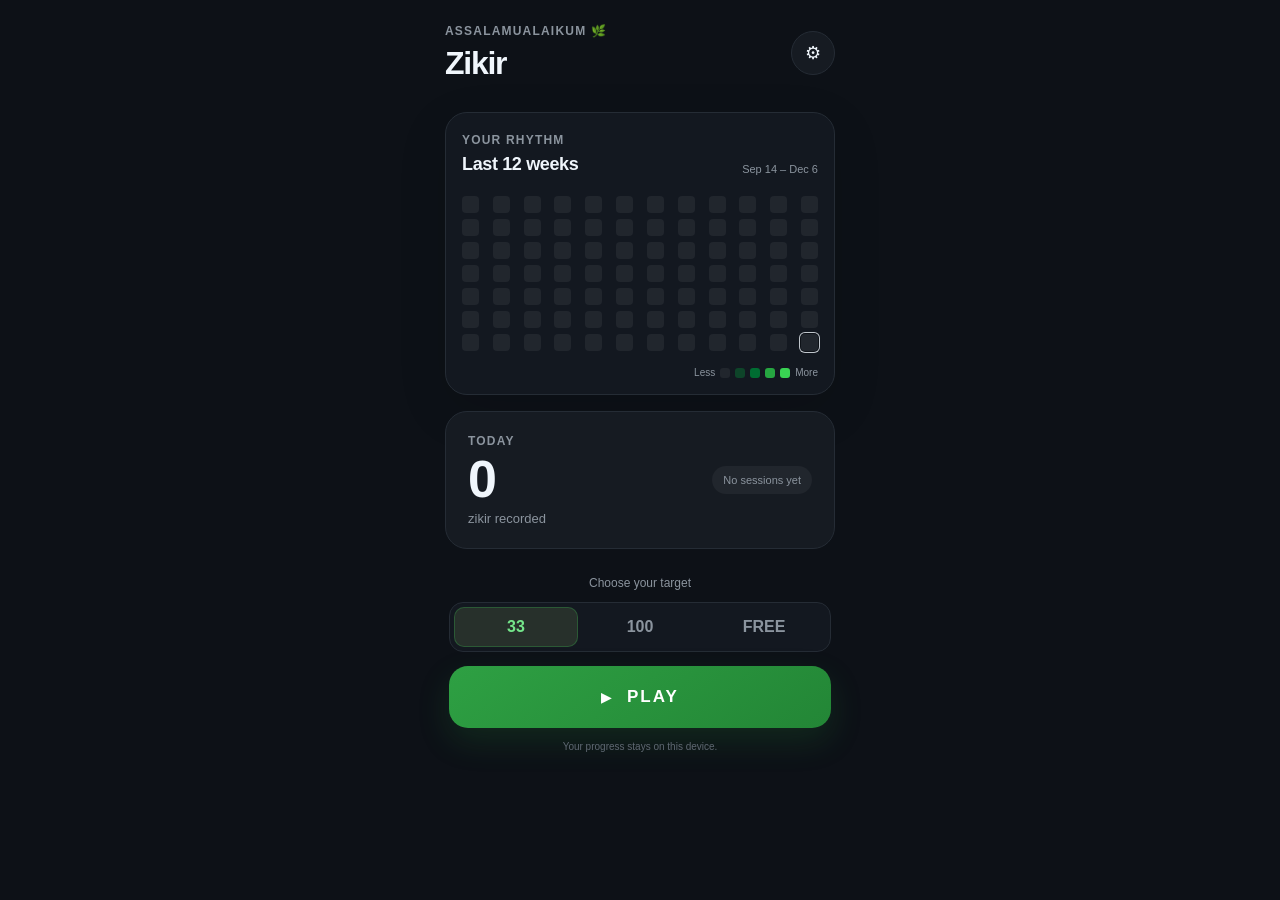
==== index.html @ 4347b01d "zikir start" ====
<!doctype html>
<html lang="en">
<head>
  <meta charset="UTF-8">
  <meta name="viewport" content="width=device-width, initial-scale=1, viewport-fit=cover, maximum-scale=1">
  <meta name="theme-color" content="#0d1117">
  <meta name="description" content="A quiet, personal daily zikir counter.">
  <title>Zikir</title>
  <link rel="stylesheet" href="style.css">
</head>
<body>
  <main class="app-shell">
    <section id="homeScreen" class="screen home-screen" aria-labelledby="appTitle">
      <header class="topbar">
        <div>
          <p class="eyebrow">Assalamualaikum <span aria-hidden="true">🌿</span></p>
          <h1 id="appTitle">Zikir</h1>
        </div>
        <button id="settingsButton" class="icon-button" type="button" aria-label="Open settings">
          <span aria-hidden="true">⚙</span>
        </button>
      </header>

      <section class="heatmap-card" aria-labelledby="heatmapTitle">
        <div class="section-heading">
          <div>
            <p class="section-kicker">Your rhythm</p>
            <h2 id="heatmapTitle">Last 12 weeks</h2>
          </div>
          <p id="heatmapRange" class="date-range"></p>
        </div>
        <div id="heatmap" class="heatmap" role="grid" aria-label="Zikir activity over the last 84 days"></div>
        <div class="legend" aria-label="Heatmap scale from less to more activity">
          <span>Less</span>
          <span class="legend-cell level-0"></span><span class="legend-cell level-1"></span>
          <span class="legend-cell level-2"></span><span class="legend-cell level-3"></span>
          <span class="legend-cell level-4"></span><span>More</span>
        </div>
      </section>

      <section class="today-card" aria-labelledby="todayTitle">
        <div>
          <p id="todayTitle" class="section-kicker">Today</p>
          <p id="todayCount" class="today-count">0</p>
          <p class="today-label">zikir recorded</p>
        </div>
        <p id="todaySessions" class="session-pill">No sessions yet</p>
      </section>

      <section class="start-area" aria-labelledby="targetTitle">
        <p id="targetTitle" class="target-label">Choose your target</p>
        <div id="targetOptions" class="segmented" role="radiogroup" aria-label="Session target">
          <button type="button" data-target="33" role="radio">33</button>
          <button type="button" data-target="100" role="radio">100</button>
          <button type="button" data-target="free" role="radio">Free</button>
        </div>
        <button id="playButton" class="play-button" type="button"><span aria-hidden="true">▶</span> Play</button>
        <p class="local-note">Your progress stays on this device.</p>
      </section>
    </section>

    <section id="counterScreen" class="screen counter-screen" aria-label="Zikir counter" hidden>
      <div class="counter-topbar">
        <button id="closeCounterButton" class="text-button" type="button" aria-label="End session">Close</button>
        <span id="counterMode" class="mode-label">Target 33</span>
        <span class="topbar-spacer" aria-hidden="true"></span>
      </div>
      <button id="tapSurface" class="tap-surface" type="button" aria-label="Tap to add one zikir">
        <span id="countDisplay" class="count-display">0</span>
        <span id="progressText" class="progress-text">0 / 33</span>
        <span id="completionText" class="completion-text" aria-live="polite"></span>
        <span class="tap-hint">Tap anywhere</span>
      </button>
      <div class="counter-footer">
        <button id="stopButton" class="stop-button" type="button">Stop</button>
      </div>
      <div class="progress-track" aria-hidden="true"><span id="progressBar"></span></div>
    </section>
  </main>

  <div id="backdrop" class="backdrop" hidden></div>

  <section id="daySheet" class="sheet" role="dialog" aria-modal="true" aria-labelledby="daySheetTitle" hidden>
    <div class="sheet-handle"></div>
    <button class="sheet-close" data-close-sheet type="button" aria-label="Close">×</button>
    <p class="section-kicker">Daily activity</p>
    <h2 id="daySheetTitle">23 Aug</h2>
    <p id="daySheetTotal" class="sheet-total"></p>
    <p id="daySheetSessions" class="sheet-detail"></p>
  </section>

  <section id="finishSheet" class="sheet" role="dialog" aria-modal="true" aria-labelledby="finishTitle" hidden>
    <div class="sheet-handle"></div>
    <p class="section-kicker">Session complete</p>
    <h2 id="finishTitle">0 zikir recorded</h2>
    <p id="finishDetail" class="sheet-detail">Take a moment before you continue.</p>
    <button id="saveButton" class="primary-sheet-button" type="button">Save &amp; Finish</button>
    <button id="continueButton" class="secondary-sheet-button" type="button">Continue</button>
  </section>

  <section id="settingsSheet" class="sheet settings-sheet" role="dialog" aria-modal="true" aria-labelledby="settingsTitle" hidden>
    <div class="sheet-handle"></div>
    <button class="sheet-close" data-close-sheet type="button" aria-label="Close">×</button>
    <p class="section-kicker">Preferences</p>
    <h2 id="settingsTitle">Settings</h2>
    <div class="setting-group">
      <span>Default target</span>
      <div id="defaultTargetOptions" class="mini-segmented" role="radiogroup" aria-label="Default target">
        <button type="button" data-default-target="33" role="radio">33</button>
        <button type="button" data-default-target="100" role="radio">100</button>
        <button type="button" data-default-target="free" role="radio">Free</button>
      </div>
    </div>
    <label class="setting-row"><span><strong>Vibration</strong><small>Gentle feedback with each tap</small></span><input id="vibrationSetting" type="checkbox" role="switch"></label>
    <label class="setting-row"><span><strong>Sound</strong><small>Quiet tones while counting</small></span><input id="soundSetting" type="checkbox" role="switch"></label>
    <label class="setting-row"><span><strong>Stop automatically</strong><small>Finish when the target is reached</small></span><input id="autoStopSetting" type="checkbox" role="switch"></label>
    <button id="resetButton" class="danger-button" type="button">Reset all progress</button>
  </section>

  <section id="resetSheet" class="sheet compact-sheet" role="alertdialog" aria-modal="true" aria-labelledby="resetTitle" hidden>
    <div class="sheet-handle"></div>
    <p class="section-kicker">Please confirm</p>
    <h2 id="resetTitle">Reset all progress?</h2>
    <p class="sheet-detail">This permanently removes every saved session and cannot be undone.</p>
    <button id="confirmResetButton" class="danger-confirm-button" type="button">Yes, reset everything</button>
    <button id="cancelResetButton" class="secondary-sheet-button" type="button">Cancel</button>
  </section>

  <script src="app.js"></script>
</body>
</html>
---- style.css ----
:root {
  color-scheme: dark;
  --bg: #0d1117;
  --card: #161b22;
  --card-soft: #131820;
  --border: #252c35;
  --text: #f0f6fc;
  --muted: #8b949e;
  --green: #2ea043;
  --bright: #39d353;
  --cell: clamp(14px, 4.25vw, 17px);
  --gap: clamp(4px, 1.35vw, 6px);
  font-family: Inter, ui-sans-serif, -apple-system, BlinkMacSystemFont, "Segoe UI", sans-serif;
}

* { box-sizing: border-box; }
html, body { min-height: 100%; margin: 0; background: var(--bg); }
body { color: var(--text); -webkit-font-smoothing: antialiased; }
button, input { font: inherit; }
button { color: inherit; }
[hidden] { display: none !important; }

.app-shell { width: 100%; max-width: 430px; min-height: 100dvh; margin: 0 auto; }
.screen { min-height: 100dvh; }
.home-screen { padding: max(24px, env(safe-area-inset-top)) 20px max(24px, env(safe-area-inset-bottom)); }
.topbar, .section-heading, .today-card, .counter-topbar { display: flex; align-items: center; justify-content: space-between; }
.topbar { margin-bottom: 30px; }
.eyebrow, .section-kicker { margin: 0 0 7px; color: var(--muted); font-size: 12px; font-weight: 650; letter-spacing: .1em; text-transform: uppercase; }
h1, h2, p { margin-top: 0; }
h1 { margin-bottom: 0; font-size: 32px; letter-spacing: -.04em; }
h2 { margin-bottom: 0; font-size: 18px; letter-spacing: -.02em; }
.icon-button { width: 44px; height: 44px; border: 1px solid var(--border); border-radius: 50%; background: var(--card); font-size: 18px; cursor: pointer; }
.icon-button:active { transform: scale(.96); }

.heatmap-card { padding: 20px 16px 16px; border: 1px solid var(--border); border-radius: 22px; background: var(--card-soft); box-shadow: 0 16px 50px rgba(0,0,0,.12); }
.section-heading { align-items: flex-end; margin-bottom: 21px; }
.date-range { margin: 0; color: var(--muted); font-size: 11px; }
.heatmap { display: grid; grid-template-columns: repeat(12, var(--cell)); grid-template-rows: repeat(7, var(--cell)); grid-auto-flow: column; gap: var(--gap); justify-content: space-between; }
.heat-cell, .legend-cell { display: block; border: 0; border-radius: 4px; background: #21262d; }
.heat-cell { width: var(--cell); height: var(--cell); padding: 0; cursor: pointer; transition: background-color .35s ease, transform .15s ease; }
.heat-cell:hover, .heat-cell:focus-visible { outline: 2px solid rgba(240,246,252,.65); outline-offset: 2px; transform: scale(1.08); }
.heat-cell.today { box-shadow: 0 0 0 1px var(--bg), 0 0 0 2px rgba(240,246,252,.78); }
.level-0 { background: #21262d; }.level-1 { background: #0e4429; }.level-2 { background: #006d32; }.level-3 { background: #26a641; }.level-4 { background: #39d353; }
.legend { display: flex; align-items: center; justify-content: flex-end; gap: 5px; margin-top: 16px; color: var(--muted); font-size: 10px; }
.legend-cell { width: 10px; height: 10px; border-radius: 3px; }

.today-card { min-height: 132px; margin-top: 16px; padding: 22px; border: 1px solid var(--border); border-radius: 22px; background: var(--card); }
.today-count { margin: -2px 0 -1px; font-size: 52px; font-weight: 670; letter-spacing: -.06em; line-height: 1; }
.today-label { margin: 7px 0 0; color: var(--muted); font-size: 13px; }
.session-pill { margin: 0; padding: 8px 11px; border-radius: 999px; background: rgba(139,148,158,.09); color: var(--muted); font-size: 11px; }
.start-area { padding: 27px 4px 0; text-align: center; }
.target-label { margin-bottom: 12px; color: var(--muted); font-size: 12px; }
.segmented, .mini-segmented { display: grid; grid-template-columns: repeat(3, 1fr); padding: 4px; border: 1px solid var(--border); border-radius: 14px; background: var(--card-soft); }
.segmented button, .mini-segmented button { min-height: 40px; border: 0; border-radius: 10px; background: transparent; color: var(--muted); font-weight: 700; text-transform: uppercase; cursor: pointer; }
.segmented button.active, .mini-segmented button.active { background: #27302b; color: #74e58a; box-shadow: inset 0 0 0 1px rgba(57,211,83,.25); }
.play-button { width: 100%; min-height: 62px; margin-top: 14px; border: 0; border-radius: 19px; background: linear-gradient(145deg, #2ea043, #238636); color: white; font-size: 17px; font-weight: 800; letter-spacing: .12em; text-transform: uppercase; box-shadow: 0 13px 32px rgba(35,134,54,.2); cursor: pointer; }
.play-button span { margin-right: 7px; font-size: 13px; }
.play-button:active { transform: scale(.985); }
.local-note { margin: 13px 0 0; color: #5f6872; font-size: 10px; }

.counter-screen { position: relative; display: grid; grid-template-rows: auto 1fr auto; overflow: hidden; background: radial-gradient(circle at 50% 44%, rgba(35,134,54,.065), transparent 34%), var(--bg); user-select: none; -webkit-user-select: none; touch-action: manipulation; transition: background-color .5s ease, box-shadow .5s ease; }
.counter-screen.completed { box-shadow: inset 0 0 110px rgba(57,211,83,.19); }
.counter-topbar { z-index: 2; padding: max(20px, env(safe-area-inset-top)) 22px 10px; }
.text-button { width: 60px; padding: 10px 0; border: 0; background: transparent; color: var(--muted); text-align: left; cursor: pointer; }
.mode-label { color: var(--muted); font-size: 11px; font-weight: 700; letter-spacing: .1em; text-transform: uppercase; }
.topbar-spacer { width: 60px; }
.tap-surface { position: relative; display: flex; min-height: 0; align-items: center; flex-direction: column; justify-content: center; border: 0; background: transparent; cursor: pointer; -webkit-tap-highlight-color: transparent; touch-action: manipulation; }
.tap-surface::after { position: absolute; width: 150px; height: 150px; border-radius: 50%; background: rgba(57,211,83,.06); content: ""; opacity: 0; transform: scale(.5); pointer-events: none; }
.tap-surface.pulse::after { animation: ripple .36s ease-out; }
.count-display { font-size: clamp(86px, 27vw, 112px); font-weight: 570; letter-spacing: -.075em; line-height: .95; text-indent: -.075em; }
.count-display.bump { animation: count-bump .14s ease-out; }
.progress-text { margin-top: 20px; color: var(--muted); font-size: 15px; letter-spacing: .05em; }
.completion-text { min-height: 20px; margin-top: 11px; color: var(--bright); font-size: 13px; font-weight: 700; letter-spacing: .08em; text-transform: uppercase; }
.tap-hint { position: absolute; bottom: 14px; color: #59616b; font-size: 11px; }
.counter-footer { z-index: 2; padding: 8px 22px max(26px, env(safe-area-inset-bottom)); text-align: center; }
.stop-button { min-width: 120px; min-height: 46px; border: 1px solid #343b44; border-radius: 999px; background: rgba(22,27,34,.88); color: #c7cdd4; font-size: 12px; font-weight: 750; letter-spacing: .13em; text-transform: uppercase; cursor: pointer; }
.progress-track { position: absolute; right: 0; bottom: 0; left: 0; height: 3px; background: #161b22; }
.progress-track span { display: block; width: 0; height: 100%; background: var(--bright); transition: width .18s ease; }
@keyframes count-bump { 50% { color: #8cf09e; transform: scale(1.035); } }
@keyframes ripple { 0% { opacity: .8; transform: scale(.45); } 100% { opacity: 0; transform: scale(1.5); } }

.backdrop { position: fixed; z-index: 10; inset: 0; background: rgba(0,0,0,.62); backdrop-filter: blur(3px); }
.sheet { position: fixed; z-index: 11; right: 0; bottom: 0; left: 0; width: min(100%, 430px); margin: 0 auto; padding: 25px 22px max(25px, env(safe-area-inset-bottom)); border: 1px solid var(--border); border-bottom: 0; border-radius: 26px 26px 0 0; background: #181e26; box-shadow: 0 -20px 60px rgba(0,0,0,.38); animation: sheet-in .22s ease-out; }
.sheet-handle { width: 34px; height: 4px; margin: -12px auto 22px; border-radius: 10px; background: #343b44; }
.sheet-close { position: absolute; top: 22px; right: 20px; width: 38px; height: 38px; border: 0; border-radius: 50%; background: #222933; color: var(--muted); font-size: 24px; cursor: pointer; }
.sheet h2 { margin-bottom: 9px; font-size: 24px; }
.sheet-total { margin: 16px 0 4px; font-size: 28px; font-weight: 700; }
.sheet-detail { margin-bottom: 21px; color: var(--muted); font-size: 13px; line-height: 1.55; }
.primary-sheet-button, .secondary-sheet-button, .danger-confirm-button { width: 100%; min-height: 50px; border-radius: 14px; font-weight: 700; cursor: pointer; }
.primary-sheet-button { border: 0; background: var(--green); color: white; }
.secondary-sheet-button { margin-top: 8px; border: 0; background: transparent; color: var(--muted); }
.settings-sheet { max-height: 90dvh; overflow-y: auto; }
.setting-group { margin: 22px 0 12px; }
.setting-group > span { display: block; margin-bottom: 10px; color: var(--muted); font-size: 12px; }
.mini-segmented button { min-height: 36px; font-size: 11px; }
.setting-row { display: flex; min-height: 70px; align-items: center; justify-content: space-between; gap: 16px; border-bottom: 1px solid var(--border); cursor: pointer; }
.setting-row span { display: flex; flex-direction: column; gap: 4px; }
.setting-row strong { font-size: 14px; }
.setting-row small { color: var(--muted); font-size: 11px; }
.setting-row input { width: 42px; height: 24px; accent-color: var(--green); cursor: pointer; }
.danger-button { width: 100%; margin-top: 22px; padding: 14px; border: 1px solid rgba(248,81,73,.35); border-radius: 13px; background: rgba(248,81,73,.06); color: #ff7b72; font-size: 12px; font-weight: 700; cursor: pointer; }
.danger-confirm-button { border: 0; background: #b93838; color: white; }
@keyframes sheet-in { from { opacity: 0; transform: translateY(20px); } }

@media (max-width: 350px) {
  :root { --cell: 12px; --gap: 3px; }
  .home-screen { padding-right: 14px; padding-left: 14px; }
  .heatmap-card { padding-right: 13px; padding-left: 13px; }
}
@media (prefers-reduced-motion: reduce) { *, *::before, *::after { scroll-behavior: auto !important; animation-duration: .01ms !important; transition-duration: .01ms !important; } }
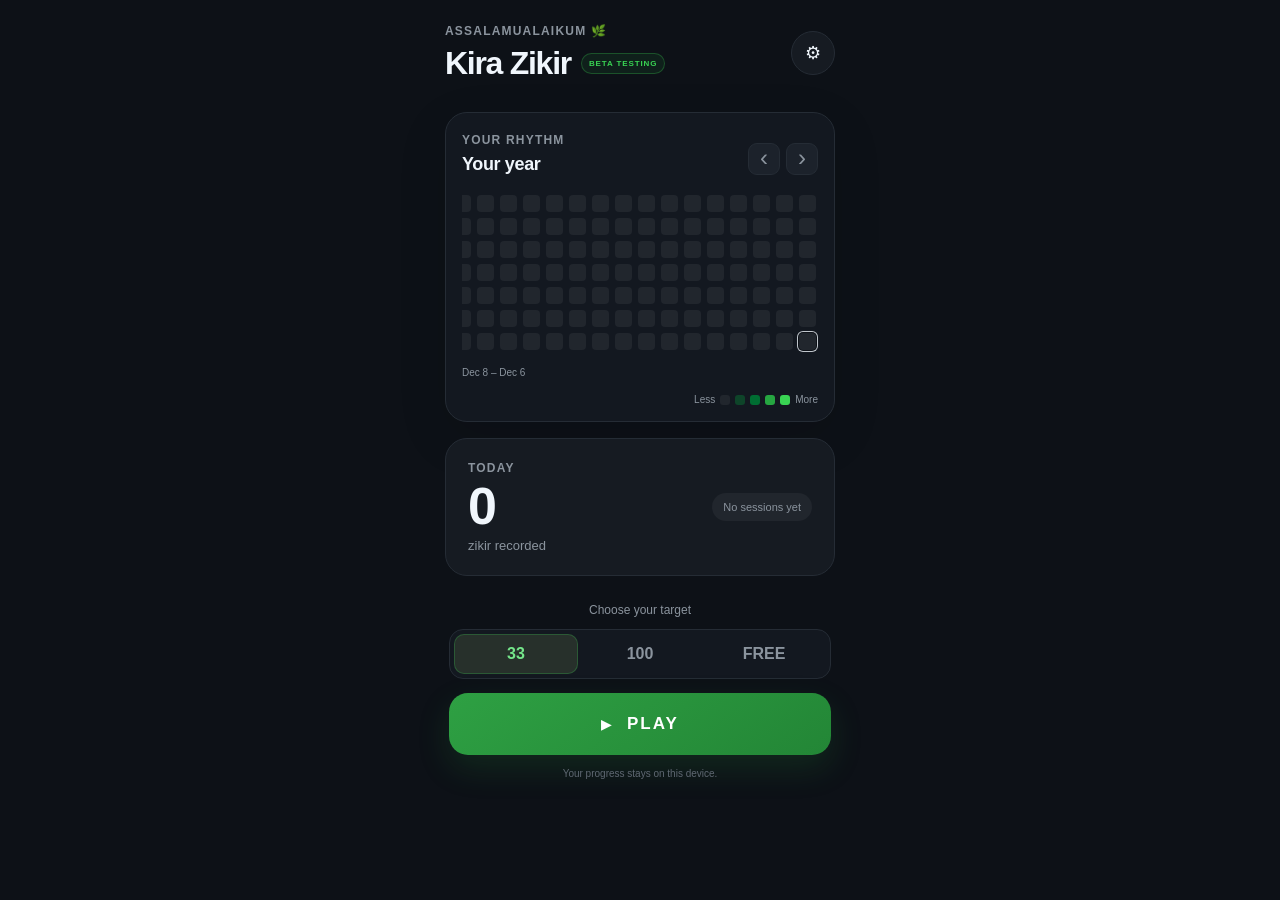
==== commit 639fe487: "add seo" ====
--- a/index.html
+++ b/index.html
@@ -4,8 +4,38 @@
   <meta charset="UTF-8">
   <meta name="viewport" content="width=device-width, initial-scale=1, viewport-fit=cover, maximum-scale=1">
   <meta name="theme-color" content="#0d1117">
-  <meta name="description" content="A quiet, personal daily zikir counter.">
-  <title>Zikir</title>
+  <title>Kira Zikir — Daily Zikir Counter &amp; Tracker</title>
+  <meta name="description" content="Kira Zikir is a simple, peaceful daily zikir counter with personal targets, session tracking, and a visual consistency heatmap.">
+  <meta name="keywords" content="zikir counter, kira zikir, tasbih counter, digital tasbih, daily zikir, dhikr counter, zikir tracker">
+  <meta name="author" content="Kira Zikir">
+  <meta name="robots" content="index, follow, max-image-preview:large, max-snippet:-1, max-video-preview:-1">
+  <meta name="googlebot" content="index, follow">
+
+  <meta property="og:type" content="website">
+  <meta property="og:site_name" content="Kira Zikir">
+  <meta property="og:title" content="Kira Zikir — Daily Zikir Counter &amp; Tracker">
+  <meta property="og:description" content="Count your daily zikir, follow personal targets, and reflect on your consistency with a calm visual heatmap.">
+  <meta property="og:locale" content="en_MY">
+
+  <meta name="twitter:card" content="summary">
+  <meta name="twitter:title" content="Kira Zikir — Daily Zikir Counter &amp; Tracker">
+  <meta name="twitter:description" content="A quiet, personal daily zikir counter and consistency tracker.">
+
+  <script type="application/ld+json">
+    {
+      "@context": "https://schema.org",
+      "@type": "SoftwareApplication",
+      "name": "Kira Zikir",
+      "applicationCategory": "LifestyleApplication",
+      "operatingSystem": "Any",
+      "description": "A simple daily zikir counter with personal targets, local session history, and a visual consistency heatmap.",
+      "offers": {
+        "@type": "Offer",
+        "price": "0",
+        "priceCurrency": "MYR"
+      }
+    }
+  </script>
   <link rel="stylesheet" href="style.css">
 </head>
 <body>
@@ -14,7 +44,7 @@
       <header class="topbar">
         <div>
           <p class="eyebrow">Assalamualaikum <span aria-hidden="true">🌿</span></p>
-          <h1 id="appTitle">Zikir</h1>
+          <div class="title-row"><h1 id="appTitle">Kira Zikir</h1><span class="beta-badge">Beta testing</span></div>
         </div>
         <button id="settingsButton" class="icon-button" type="button" aria-label="Open settings">
           <span aria-hidden="true">⚙</span>
@@ -25,11 +55,17 @@
         <div class="section-heading">
           <div>
             <p class="section-kicker">Your rhythm</p>
-            <h2 id="heatmapTitle">Last 12 weeks</h2>
+            <h2 id="heatmapTitle">Your year</h2>
           </div>
-          <p id="heatmapRange" class="date-range"></p>
+          <div class="heatmap-nav" aria-label="Move through activity history">
+            <button id="heatmapLeft" type="button" aria-label="Scroll heatmap left">‹</button>
+            <button id="heatmapRight" type="button" aria-label="Scroll heatmap right">›</button>
+          </div>
         </div>
-        <div id="heatmap" class="heatmap" role="grid" aria-label="Zikir activity over the last 84 days"></div>
+        <div id="heatmapScroller" class="heatmap-scroller" tabindex="0" aria-label="Scrollable zikir activity history">
+          <div id="heatmap" class="heatmap" role="grid" aria-label="Zikir activity over the last year"></div>
+        </div>
+        <p id="heatmapRange" class="date-range"></p>
         <div class="legend" aria-label="Heatmap scale from less to more activity">
           <span>Less</span>
           <span class="legend-cell level-0"></span><span class="legend-cell level-1"></span>
@@ -103,6 +139,15 @@
     <button class="sheet-close" data-close-sheet type="button" aria-label="Close">×</button>
     <p class="section-kicker">Preferences</p>
     <h2 id="settingsTitle">Settings</h2>
+    <div class="setting-group colour-group">
+      <span>App colour</span>
+      <div id="colourOptions" class="colour-options" role="radiogroup" aria-label="App colour">
+        <button type="button" data-colour="emerald" role="radio" aria-label="Emerald"><span style="--swatch:#39d353"></span>Emerald</button>
+        <button type="button" data-colour="ocean" role="radio" aria-label="Ocean"><span style="--swatch:#58a6ff"></span>Ocean</button>
+        <button type="button" data-colour="amber" role="radio" aria-label="Amber"><span style="--swatch:#e3b341"></span>Amber</button>
+        <button type="button" data-colour="violet" role="radio" aria-label="Violet"><span style="--swatch:#bc8cff"></span>Violet</button>
+      </div>
+    </div>
     <div class="setting-group">
       <span>Default target</span>
       <div id="defaultTargetOptions" class="mini-segmented" role="radiogroup" aria-label="Default target">
--- a/style.css
+++ b/style.css
@@ -8,10 +8,17 @@
   --muted: #8b949e;
   --green: #2ea043;
   --bright: #39d353;
+  --level-1: #0e4429;
+  --level-2: #006d32;
+  --level-3: #26a641;
   --cell: clamp(14px, 4.25vw, 17px);
   --gap: clamp(4px, 1.35vw, 6px);
   font-family: Inter, ui-sans-serif, -apple-system, BlinkMacSystemFont, "Segoe UI", sans-serif;
 }
+
+body[data-colour="ocean"] { --green: #1f6feb; --bright: #58a6ff; --level-1: #0c2d4d; --level-2: #1158a0; --level-3: #388bfd; }
+body[data-colour="amber"] { --green: #9e6a03; --bright: #e3b341; --level-1: #3d2d00; --level-2: #805d00; --level-3: #c69026; }
+body[data-colour="violet"] { --green: #8957e5; --bright: #bc8cff; --level-1: #2b1b4b; --level-2: #633caa; --level-3: #986ee2; }
 
 * { box-sizing: border-box; }
 html, body { min-height: 100%; margin: 0; background: var(--bg); }
@@ -28,19 +35,28 @@
 .eyebrow, .section-kicker { margin: 0 0 7px; color: var(--muted); font-size: 12px; font-weight: 650; letter-spacing: .1em; text-transform: uppercase; }
 h1, h2, p { margin-top: 0; }
 h1 { margin-bottom: 0; font-size: 32px; letter-spacing: -.04em; }
+.title-row { display: flex; align-items: center; gap: 10px; }
+.beta-badge { padding: 5px 7px; border: 1px solid color-mix(in srgb, var(--bright) 28%, transparent); border-radius: 999px; background: color-mix(in srgb, var(--bright) 8%, transparent); color: var(--bright); font-size: 8px; font-weight: 800; letter-spacing: .11em; text-transform: uppercase; }
 h2 { margin-bottom: 0; font-size: 18px; letter-spacing: -.02em; }
 .icon-button { width: 44px; height: 44px; border: 1px solid var(--border); border-radius: 50%; background: var(--card); font-size: 18px; cursor: pointer; }
 .icon-button:active { transform: scale(.96); }
 
 .heatmap-card { padding: 20px 16px 16px; border: 1px solid var(--border); border-radius: 22px; background: var(--card-soft); box-shadow: 0 16px 50px rgba(0,0,0,.12); }
-.section-heading { align-items: flex-end; margin-bottom: 21px; }
-.date-range { margin: 0; color: var(--muted); font-size: 11px; }
-.heatmap { display: grid; grid-template-columns: repeat(12, var(--cell)); grid-template-rows: repeat(7, var(--cell)); grid-auto-flow: column; gap: var(--gap); justify-content: space-between; }
+.section-heading { align-items: flex-end; margin-bottom: 17px; }
+.date-range { margin: 10px 0 0; color: var(--muted); font-size: 10px; }
+.heatmap-nav { display: flex; gap: 6px; }
+.heatmap-nav button { width: 32px; height: 32px; padding: 0 0 3px; border: 1px solid var(--border); border-radius: 9px; background: #1c222b; color: var(--muted); font-size: 24px; line-height: 1; cursor: pointer; }
+.heatmap-nav button:active { background: #262e38; color: var(--text); transform: scale(.95); }
+.heatmap-scroller { width: 100%; overflow-x: auto; overflow-y: hidden; padding: 3px 2px 7px; scroll-behavior: smooth; scrollbar-width: thin; scrollbar-color: #343b44 transparent; overscroll-behavior-inline: contain; touch-action: pan-x; }
+.heatmap-scroller::-webkit-scrollbar { height: 4px; }
+.heatmap-scroller::-webkit-scrollbar-thumb { border-radius: 99px; background: #343b44; }
+.heatmap-scroller:focus-visible { outline: 1px solid rgba(240,246,252,.5); outline-offset: 5px; border-radius: 5px; }
+.heatmap { display: grid; width: max-content; grid-template-rows: repeat(7, var(--cell)); grid-auto-columns: var(--cell); grid-auto-flow: column; gap: var(--gap); }
 .heat-cell, .legend-cell { display: block; border: 0; border-radius: 4px; background: #21262d; }
 .heat-cell { width: var(--cell); height: var(--cell); padding: 0; cursor: pointer; transition: background-color .35s ease, transform .15s ease; }
 .heat-cell:hover, .heat-cell:focus-visible { outline: 2px solid rgba(240,246,252,.65); outline-offset: 2px; transform: scale(1.08); }
 .heat-cell.today { box-shadow: 0 0 0 1px var(--bg), 0 0 0 2px rgba(240,246,252,.78); }
-.level-0 { background: #21262d; }.level-1 { background: #0e4429; }.level-2 { background: #006d32; }.level-3 { background: #26a641; }.level-4 { background: #39d353; }
+.level-0 { background: #21262d; }.level-1 { background: var(--level-1); }.level-2 { background: var(--level-2); }.level-3 { background: var(--level-3); }.level-4 { background: var(--bright); }
 .legend { display: flex; align-items: center; justify-content: flex-end; gap: 5px; margin-top: 16px; color: var(--muted); font-size: 10px; }
 .legend-cell { width: 10px; height: 10px; border-radius: 3px; }
 
@@ -92,6 +108,10 @@
 .settings-sheet { max-height: 90dvh; overflow-y: auto; }
 .setting-group { margin: 22px 0 12px; }
 .setting-group > span { display: block; margin-bottom: 10px; color: var(--muted); font-size: 12px; }
+.colour-options { display: grid; grid-template-columns: repeat(4, 1fr); gap: 7px; }
+.colour-options button { display: flex; min-width: 0; min-height: 58px; align-items: center; flex-direction: column; justify-content: center; gap: 7px; border: 1px solid var(--border); border-radius: 12px; background: #151a21; color: var(--muted); font-size: 9px; cursor: pointer; }
+.colour-options button span { width: 18px; height: 18px; border-radius: 50%; background: var(--swatch); box-shadow: 0 0 12px color-mix(in srgb, var(--swatch) 25%, transparent); }
+.colour-options button.active { border-color: color-mix(in srgb, var(--bright) 55%, var(--border)); background: color-mix(in srgb, var(--bright) 7%, #151a21); color: var(--text); }
 .mini-segmented button { min-height: 36px; font-size: 11px; }
 .setting-row { display: flex; min-height: 70px; align-items: center; justify-content: space-between; gap: 16px; border-bottom: 1px solid var(--border); cursor: pointer; }
 .setting-row span { display: flex; flex-direction: column; gap: 4px; }
